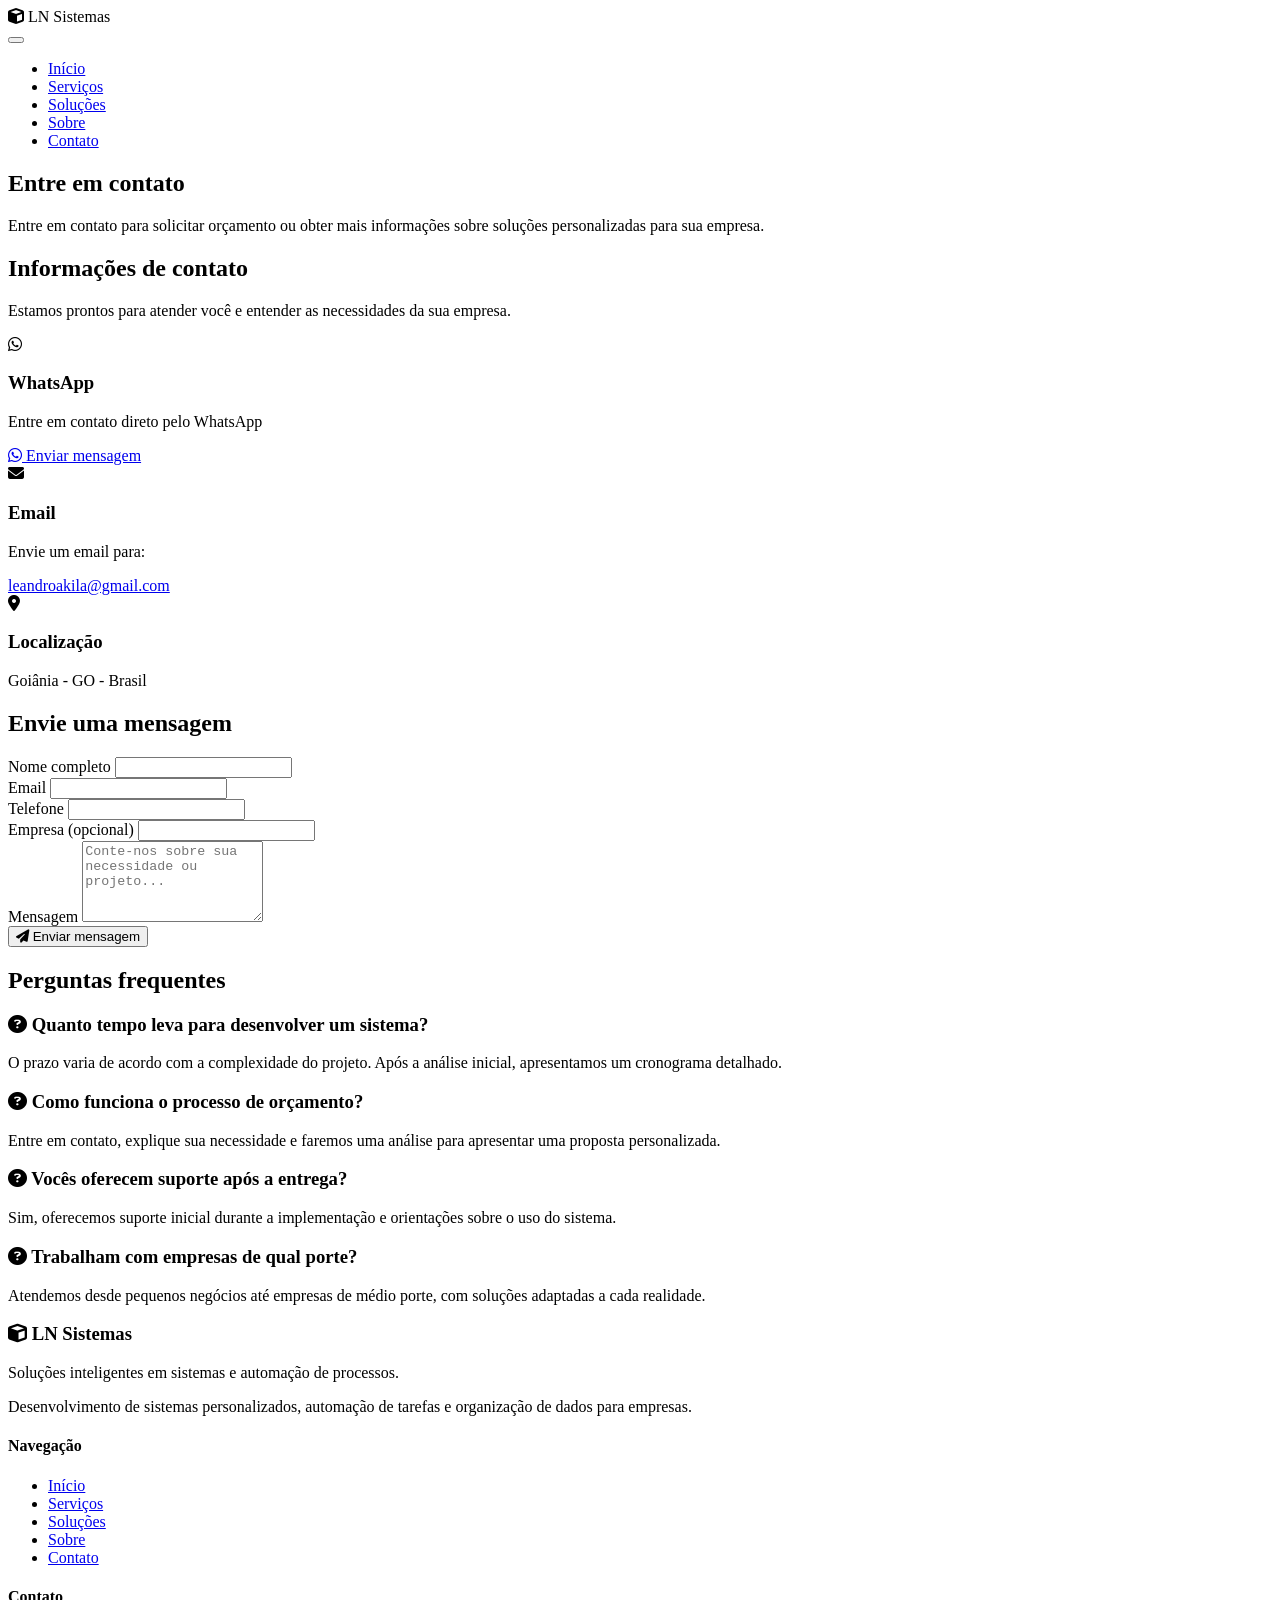
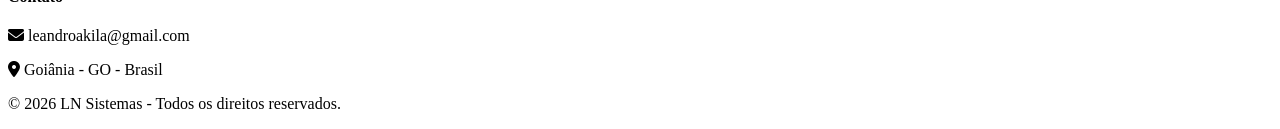
==== contato.html @ 306afd76 "Add files via upload" ====
<!DOCTYPE html>
<html lang="pt-BR">
<head>
    <meta charset="UTF-8">
    <meta name="viewport" content="width=device-width, initial-scale=1.0">
    <meta name="description" content="Entre em contato com a LN Sistemas - Solicite orçamento para desenvolvimento de sistemas personalizados e soluções de automação.">
    <title>Contato - LN Sistemas</title>
    <link rel="stylesheet" href="css/style.css">
    <link rel="stylesheet" href="https://cdn.jsdelivr.net/npm/@fortawesome/fontawesome-free@6.4.0/css/all.min.css">
    <link href="https://fonts.googleapis.com/css2?family=Inter:wght@300;400;500;600;700&display=swap" rel="stylesheet">
</head>
<body>
    <!-- Menu de navegação -->
    <nav class="navbar">
        <div class="container">
            <div class="nav-brand">
                <i class="fas fa-cube"></i>
                <span>LN Sistemas</span>
            </div>
            <button class="nav-toggle" aria-label="Toggle navigation">
                <span></span>
                <span></span>
                <span></span>
            </button>
            <ul class="nav-menu">
                <li><a href="index.html">Início</a></li>
                <li><a href="servicos.html">Serviços</a></li>
                <li><a href="solucoes.html">Soluções</a></li>
                <li><a href="sobre.html">Sobre</a></li>
                <li><a href="contato.html" class="btn-nav-contact active">Contato</a></li>
            </ul>
        </div>
    </nav>

    <!-- Page Header -->
    <section class="page-header">
        <div class="container">
            <h1>Entre em contato</h1>
            <p>Entre em contato para solicitar orçamento ou obter mais informações sobre soluções personalizadas para sua empresa.</p>
        </div>
    </section>

    <!-- Contato Section -->
    <section class="contact-section">
        <div class="container">
            <div class="contact-grid">
                <div class="contact-info">
                    <h2>Informações de contato</h2>
                    <p>Estamos prontos para atender você e entender as necessidades da sua empresa.</p>
                    
                    <div class="contact-methods">
                        <div class="contact-method">
                            <div class="contact-icon">
                                <i class="fab fa-whatsapp"></i>
                            </div>
                            <div class="contact-details">
                                <h3>WhatsApp</h3>
                                <p>Entre em contato direto pelo WhatsApp</p>
                                <a href="https://wa.me/5562992526144" target="_blank" class="btn btn-whatsapp">
                                    <i class="fab fa-whatsapp"></i> Enviar mensagem
                                </a>
                            </div>
                        </div>

                        <div class="contact-method">
                            <div class="contact-icon">
                                <i class="fas fa-envelope"></i>
                            </div>
                            <div class="contact-details">
                                <h3>Email</h3>
                                <p>Envie um email para:</p>
                                <a href="mailto:leandroakila@gmail.com">leandroakila@gmail.com</a>
                            </div>
                        </div>

                        <div class="contact-method">
                            <div class="contact-icon">
                                <i class="fas fa-map-marker-alt"></i>
                            </div>
                            <div class="contact-details">
                                <h3>Localização</h3>
                                <p>Goiânia - GO - Brasil</p>
                            </div>
                        </div>
                    </div>
                </div>

                <div class="contact-form-wrapper">
                    <h2>Envie uma mensagem</h2>
                    <form class="contact-form" id="contactForm">
                        <div class="form-group">
                            <label for="name">Nome completo</label>
                            <input type="text" id="name" name="name" required>
                        </div>

                        <div class="form-group">
                            <label for="email">Email</label>
                            <input type="email" id="email" name="email" required>
                        </div>

                        <div class="form-group">
                            <label for="phone">Telefone</label>
                            <input type="tel" id="phone" name="phone" required>
                        </div>

                        <div class="form-group">
                            <label for="company">Empresa (opcional)</label>
                            <input type="text" id="company" name="company">
                        </div>

                        <div class="form-group">
                            <label for="message">Mensagem</label>
                            <textarea id="message" name="message" rows="5" required placeholder="Conte-nos sobre sua necessidade ou projeto..."></textarea>
                        </div>

                        <button type="submit" class="btn btn-primary">
                            <i class="fas fa-paper-plane"></i> Enviar mensagem
                        </button>
                    </form>
                </div>
            </div>
        </div>
    </section>

    <!-- FAQ Section -->
    <section class="faq-section">
        <div class="container">
            <h2>Perguntas frequentes</h2>
            <div class="faq-grid">
                <div class="faq-item">
                    <h3><i class="fas fa-question-circle"></i> Quanto tempo leva para desenvolver um sistema?</h3>
                    <p>O prazo varia de acordo com a complexidade do projeto. Após a análise inicial, apresentamos um cronograma detalhado.</p>
                </div>
                <div class="faq-item">
                    <h3><i class="fas fa-question-circle"></i> Como funciona o processo de orçamento?</h3>
                    <p>Entre em contato, explique sua necessidade e faremos uma análise para apresentar uma proposta personalizada.</p>
                </div>
                <div class="faq-item">
                    <h3><i class="fas fa-question-circle"></i> Vocês oferecem suporte após a entrega?</h3>
                    <p>Sim, oferecemos suporte inicial durante a implementação e orientações sobre o uso do sistema.</p>
                </div>
                <div class="faq-item">
                    <h3><i class="fas fa-question-circle"></i> Trabalham com empresas de qual porte?</h3>
                    <p>Atendemos desde pequenos negócios até empresas de médio porte, com soluções adaptadas a cada realidade.</p>
                </div>
            </div>
        </div>
    </section>

    <!-- Rodapé -->
    <footer class="footer">
        <div class="container">
            <div class="footer-content">
                <div class="footer-about">
                    <h3><i class="fas fa-cube"></i> LN Sistemas</h3>
                    <p>Soluções inteligentes em sistemas e automação de processos.</p>
                    <p>Desenvolvimento de sistemas personalizados, automação de tarefas e organização de dados para empresas.</p>
                </div>
                <div class="footer-links">
                    <h4>Navegação</h4>
                    <ul>
                        <li><a href="index.html">Início</a></li>
                        <li><a href="servicos.html">Serviços</a></li>
                        <li><a href="solucoes.html">Soluções</a></li>
                        <li><a href="sobre.html">Sobre</a></li>
                        <li><a href="contato.html">Contato</a></li>
                    </ul>
                </div>
                <div class="footer-contact">
                    <h4>Contato</h4>
                    <p><i class="fas fa-envelope"></i> leandroakila@gmail.com</p>
                    <p><i class="fas fa-map-marker-alt"></i> Goiânia - GO - Brasil</p>
                </div>
            </div>
            <div class="footer-bottom">
                <p>&copy; 2026 LN Sistemas - Todos os direitos reservados.</p>
            </div>
        </div>
    </footer>

    <script src="js/main.js"></script>
</body>
</html>
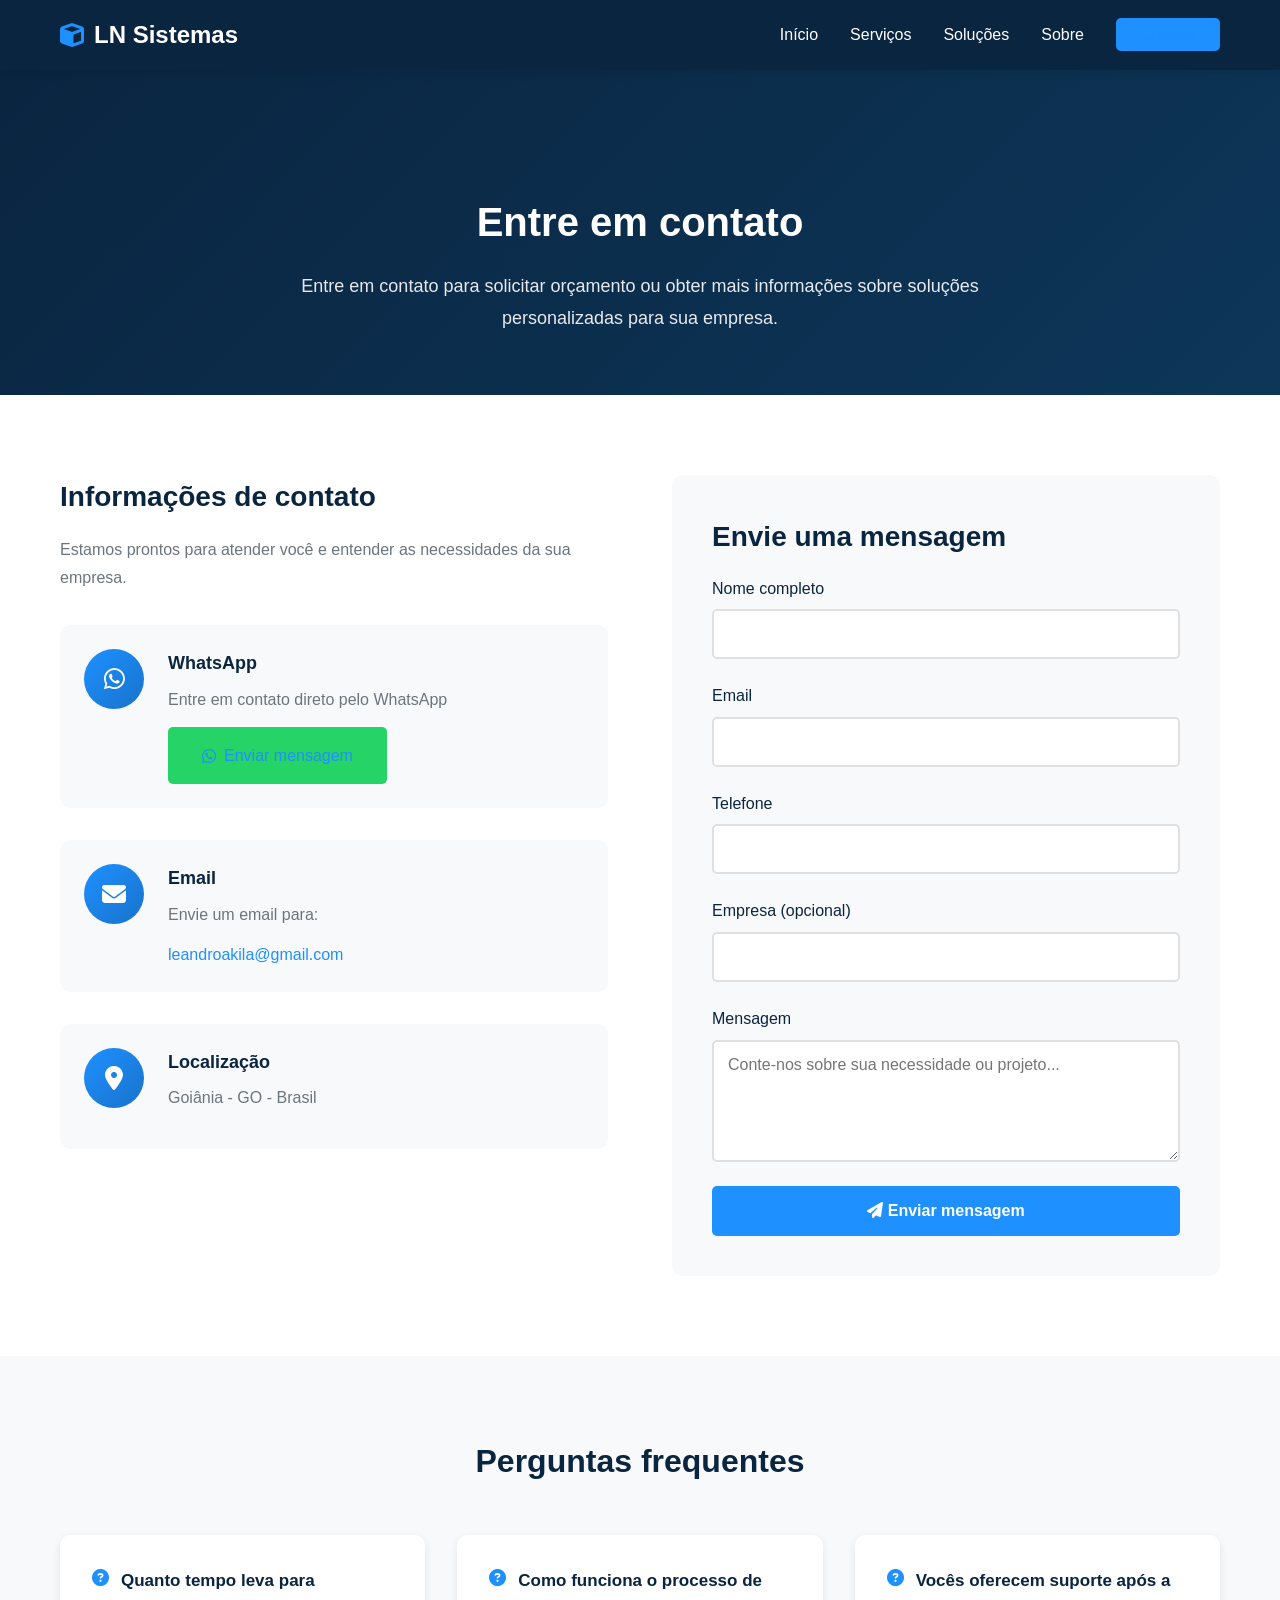
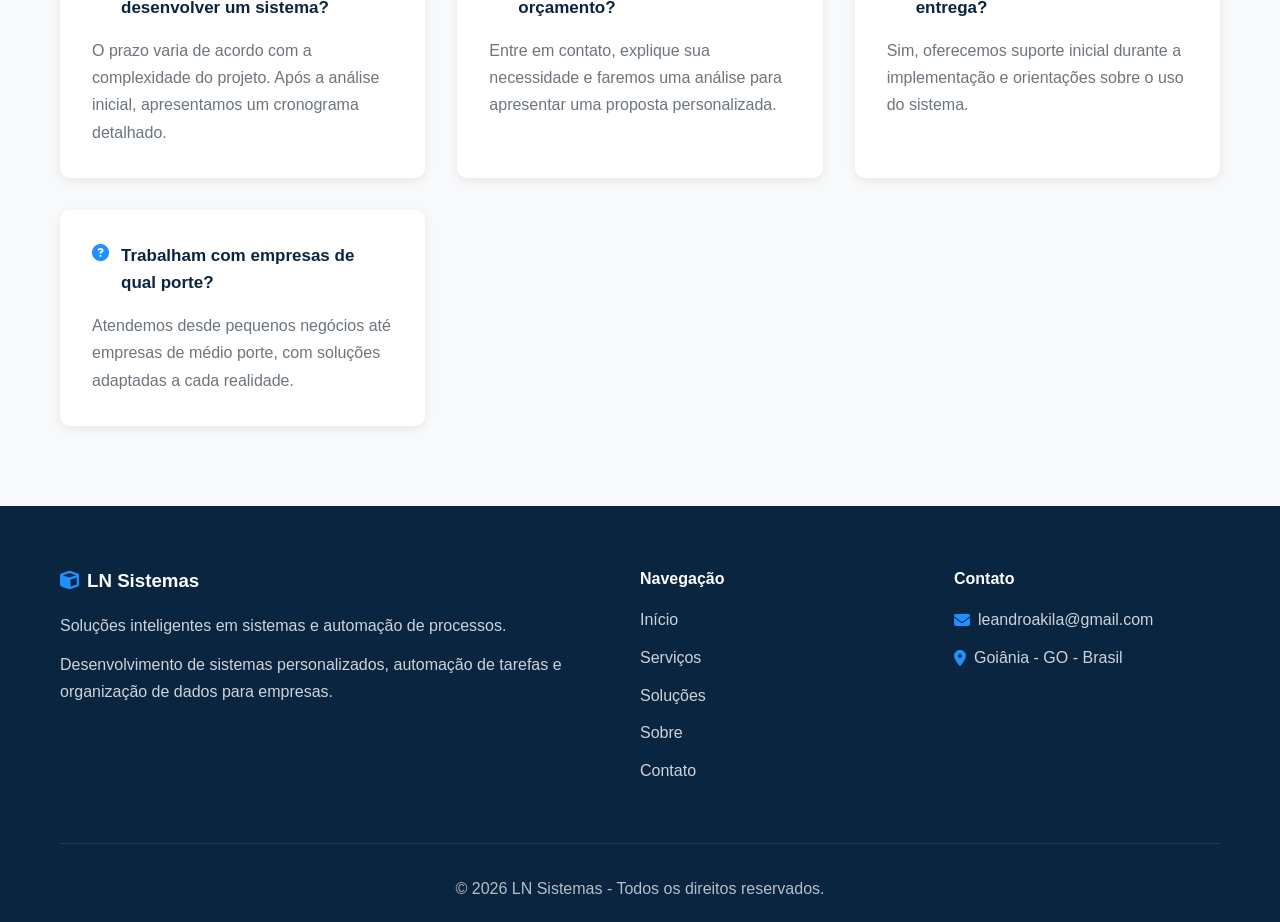
==== commit 234e4343: "Fix stylesheet link path in contato.html" ====
--- a/contato.html
+++ b/contato.html
@@ -5,7 +5,7 @@
     <meta name="viewport" content="width=device-width, initial-scale=1.0">
     <meta name="description" content="Entre em contato com a LN Sistemas - Solicite orçamento para desenvolvimento de sistemas personalizados e soluções de automação.">
     <title>Contato - LN Sistemas</title>
-    <link rel="stylesheet" href="css/style.css">
+    <link rel="stylesheet" href="style.css">
     <link rel="stylesheet" href="https://cdn.jsdelivr.net/npm/@fortawesome/fontawesome-free@6.4.0/css/all.min.css">
     <link href="https://fonts.googleapis.com/css2?family=Inter:wght@300;400;500;600;700&display=swap" rel="stylesheet">
 </head>
--- a/style.css
+++ b/style.css
@@ -0,0 +1,1157 @@
+/* ========================================
+   RESET E CONFIGURAÇÕES GERAIS
+   ======================================== */
+* {
+    margin: 0;
+    padding: 0;
+    box-sizing: border-box;
+}
+
+:root {
+    --color-primary: #0A2540;
+    --color-secondary: #1E90FF;
+    --color-white: #FFFFFF;
+    --color-light-gray: #F8F9FA;
+    --color-gray: #6C757D;
+    --color-dark-gray: #343A40;
+    --color-success: #28A745;
+    --color-whatsapp: #25D366;
+    
+    --font-main: 'Inter', sans-serif;
+    
+    --transition: all 0.3s ease;
+}
+
+html {
+    scroll-behavior: smooth;
+}
+
+body {
+    font-family: var(--font-main);
+    font-size: 16px;
+    line-height: 1.6;
+    color: var(--color-dark-gray);
+    background-color: var(--color-white);
+    overflow-x: hidden;
+}
+
+.container {
+    max-width: 1200px;
+    margin: 0 auto;
+    padding: 0 20px;
+}
+
+/* ========================================
+   NAVBAR
+   ======================================== */
+.navbar {
+    position: fixed;
+    top: 0;
+    left: 0;
+    right: 0;
+    background-color: var(--color-primary);
+    box-shadow: 0 2px 10px rgba(0, 0, 0, 0.1);
+    z-index: 1000;
+    padding: 1rem 0;
+}
+
+.navbar .container {
+    display: flex;
+    justify-content: space-between;
+    align-items: center;
+}
+
+.nav-brand {
+    display: flex;
+    align-items: center;
+    gap: 10px;
+    color: var(--color-white);
+    font-size: 1.5rem;
+    font-weight: 700;
+}
+
+.nav-brand i {
+    color: var(--color-secondary);
+}
+
+.nav-menu {
+    display: flex;
+    list-style: none;
+    gap: 2rem;
+    align-items: center;
+}
+
+.nav-menu a {
+    color: var(--color-white);
+    text-decoration: none;
+    font-weight: 500;
+    transition: var(--transition);
+    padding: 0.5rem 0;
+    position: relative;
+}
+
+.nav-menu a:hover,
+.nav-menu a.active {
+    color: var(--color-secondary);
+}
+
+.nav-menu a::after {
+    content: '';
+    position: absolute;
+    bottom: 0;
+    left: 0;
+    width: 0;
+    height: 2px;
+    background-color: var(--color-secondary);
+    transition: var(--transition);
+}
+
+.nav-menu a:hover::after,
+.nav-menu a.active::after {
+    width: 100%;
+}
+
+.btn-nav-contact {
+    background-color: var(--color-secondary);
+    padding: 0.5rem 1.5rem !important;
+    border-radius: 5px;
+}
+
+.btn-nav-contact:hover {
+    background-color: #1873CC;
+    color: var(--color-white) !important;
+}
+
+.btn-nav-contact::after {
+    display: none;
+}
+
+.nav-toggle {
+    display: none;
+    flex-direction: column;
+    background: none;
+    border: none;
+    cursor: pointer;
+    padding: 5px;
+}
+
+.nav-toggle span {
+    width: 25px;
+    height: 3px;
+    background-color: var(--color-white);
+    margin: 3px 0;
+    transition: var(--transition);
+    border-radius: 2px;
+}
+
+/* ========================================
+   HERO SECTION
+   ======================================== */
+.hero {
+    position: relative;
+    min-height: 100vh;
+    display: flex;
+    align-items: center;
+    justify-content: center;
+    background: linear-gradient(135deg, var(--color-primary) 0%, #0D3659 100%);
+    color: var(--color-white);
+    padding: 100px 0 50px;
+    overflow: hidden;
+}
+
+.hero-background {
+    position: absolute;
+    top: 0;
+    left: 0;
+    right: 0;
+    bottom: 0;
+    background: 
+        radial-gradient(circle at 20% 50%, rgba(30, 144, 255, 0.1) 0%, transparent 50%),
+        radial-gradient(circle at 80% 80%, rgba(30, 144, 255, 0.15) 0%, transparent 50%);
+    z-index: 1;
+}
+
+.hero .container {
+    position: relative;
+    z-index: 2;
+}
+
+.hero-content {
+    max-width: 800px;
+    text-align: center;
+    margin: 0 auto;
+}
+
+.hero-title {
+    font-size: 3rem;
+    font-weight: 700;
+    margin-bottom: 1.5rem;
+    line-height: 1.2;
+    animation: fadeInUp 0.8s ease;
+}
+
+.hero-subtitle {
+    font-size: 1.25rem;
+    margin-bottom: 2.5rem;
+    line-height: 1.8;
+    color: rgba(255, 255, 255, 0.9);
+    animation: fadeInUp 0.8s ease 0.2s backwards;
+}
+
+.hero-buttons {
+    display: flex;
+    gap: 1rem;
+    justify-content: center;
+    flex-wrap: wrap;
+    animation: fadeInUp 0.8s ease 0.4s backwards;
+}
+
+@keyframes fadeInUp {
+    from {
+        opacity: 0;
+        transform: translateY(30px);
+    }
+    to {
+        opacity: 1;
+        transform: translateY(0);
+    }
+}
+
+/* ========================================
+   BUTTONS
+   ======================================== */
+.btn {
+    display: inline-block;
+    padding: 0.875rem 2rem;
+    border-radius: 5px;
+    text-decoration: none;
+    font-weight: 600;
+    transition: var(--transition);
+    border: 2px solid transparent;
+    cursor: pointer;
+    font-size: 1rem;
+}
+
+.btn-primary {
+    background-color: var(--color-secondary);
+    color: var(--color-white);
+}
+
+.btn-primary:hover {
+    background-color: #1873CC;
+    transform: translateY(-2px);
+    box-shadow: 0 5px 15px rgba(30, 144, 255, 0.3);
+}
+
+.btn-secondary {
+    background-color: transparent;
+    color: var(--color-white);
+    border-color: var(--color-white);
+}
+
+.btn-secondary:hover {
+    background-color: var(--color-white);
+    color: var(--color-primary);
+}
+
+.btn-whatsapp {
+    background-color: var(--color-whatsapp);
+    color: var(--color-white);
+    display: inline-flex;
+    align-items: center;
+    gap: 0.5rem;
+}
+
+.btn-whatsapp:hover {
+    background-color: #1EBE57;
+}
+
+/* ========================================
+   SECTIONS
+   ======================================== */
+section {
+    padding: 80px 0;
+}
+
+.section-header {
+    text-align: center;
+    margin-bottom: 3rem;
+}
+
+.section-header h2 {
+    font-size: 2.5rem;
+    color: var(--color-primary);
+    margin-bottom: 1rem;
+}
+
+.section-header p {
+    font-size: 1.125rem;
+    color: var(--color-gray);
+    max-width: 700px;
+    margin: 0 auto;
+}
+
+/* ========================================
+   PAGE HEADER
+   ======================================== */
+.page-header {
+    background: linear-gradient(135deg, var(--color-primary) 0%, #0D3659 100%);
+    color: var(--color-white);
+    padding: 120px 0 60px;
+    text-align: center;
+    margin-top: 70px;
+}
+
+.page-header h1 {
+    font-size: 2.5rem;
+    margin-bottom: 1rem;
+}
+
+.page-header p {
+    font-size: 1.125rem;
+    max-width: 700px;
+    margin: 0 auto;
+    line-height: 1.8;
+    color: rgba(255, 255, 255, 0.9);
+}
+
+/* ========================================
+   ABOUT SECTION
+   ======================================== */
+.about-section {
+    background-color: var(--color-light-gray);
+}
+
+.about-content {
+    display: grid;
+    grid-template-columns: 2fr 1fr;
+    gap: 3rem;
+    align-items: center;
+}
+
+.about-text p {
+    margin-bottom: 1.25rem;
+    font-size: 1.0625rem;
+    line-height: 1.8;
+}
+
+.about-image {
+    display: flex;
+    align-items: center;
+    justify-content: center;
+    background: linear-gradient(135deg, var(--color-secondary), #1873CC);
+    border-radius: 10px;
+    padding: 3rem;
+}
+
+.about-image i {
+    font-size: 8rem;
+    color: var(--color-white);
+}
+
+/* ========================================
+   ADVANTAGES SECTION
+   ======================================== */
+.advantages-grid {
+    display: grid;
+    grid-template-columns: repeat(auto-fit, minmax(250px, 1fr));
+    gap: 2rem;
+}
+
+.advantage-card {
+    background-color: var(--color-white);
+    padding: 2rem;
+    border-radius: 10px;
+    text-align: center;
+    transition: var(--transition);
+    box-shadow: 0 3px 10px rgba(0, 0, 0, 0.08);
+}
+
+.advantage-card:hover {
+    transform: translateY(-5px);
+    box-shadow: 0 10px 25px rgba(0, 0, 0, 0.15);
+}
+
+.advantage-icon {
+    width: 80px;
+    height: 80px;
+    background: linear-gradient(135deg, var(--color-secondary), #1873CC);
+    border-radius: 50%;
+    display: flex;
+    align-items: center;
+    justify-content: center;
+    margin: 0 auto 1.5rem;
+}
+
+.advantage-icon i {
+    font-size: 2rem;
+    color: var(--color-white);
+}
+
+.advantage-card h3 {
+    font-size: 1.25rem;
+    color: var(--color-primary);
+    margin-bottom: 1rem;
+}
+
+.advantage-card p {
+    color: var(--color-gray);
+    line-height: 1.6;
+}
+
+/* ========================================
+   PROCESS SECTION
+   ======================================== */
+.process-section {
+    background-color: var(--color-light-gray);
+}
+
+.process-steps {
+    display: grid;
+    grid-template-columns: repeat(auto-fit, minmax(250px, 1fr));
+    gap: 2rem;
+}
+
+.process-step {
+    background-color: var(--color-white);
+    padding: 2rem;
+    border-radius: 10px;
+    text-align: center;
+    position: relative;
+}
+
+.step-number {
+    width: 60px;
+    height: 60px;
+    background: linear-gradient(135deg, var(--color-secondary), #1873CC);
+    color: var(--color-white);
+    border-radius: 50%;
+    display: flex;
+    align-items: center;
+    justify-content: center;
+    font-size: 1.5rem;
+    font-weight: 700;
+    margin: 0 auto 1.5rem;
+}
+
+.process-step h3 {
+    font-size: 1.25rem;
+    color: var(--color-primary);
+    margin-bottom: 1rem;
+}
+
+.process-step p {
+    color: var(--color-gray);
+    line-height: 1.6;
+}
+
+/* ========================================
+   CTA SECTION
+   ======================================== */
+.cta-section {
+    background: linear-gradient(135deg, var(--color-primary) 0%, #0D3659 100%);
+    color: var(--color-white);
+    text-align: center;
+    padding: 60px 0;
+}
+
+.cta-section h2 {
+    font-size: 2.25rem;
+    margin-bottom: 1rem;
+}
+
+.cta-section p {
+    font-size: 1.125rem;
+    margin-bottom: 2rem;
+    max-width: 600px;
+    margin-left: auto;
+    margin-right: auto;
+    color: rgba(255, 255, 255, 0.9);
+}
+
+/* ========================================
+   SERVICES SECTION
+   ======================================== */
+.services-section {
+    max-width: 1000px;
+    margin: 0 auto;
+    padding: 80px 20px;
+}
+
+.service-item {
+    display: flex;
+    gap: 2rem;
+    margin-bottom: 3rem;
+    padding: 2.5rem;
+    background-color: var(--color-white);
+    border-radius: 10px;
+    box-shadow: 0 3px 15px rgba(0, 0, 0, 0.08);
+    transition: var(--transition);
+}
+
+.service-item:hover {
+    box-shadow: 0 10px 30px rgba(0, 0, 0, 0.12);
+    transform: translateY(-3px);
+}
+
+.service-icon {
+    flex-shrink: 0;
+    width: 80px;
+    height: 80px;
+    background: linear-gradient(135deg, var(--color-secondary), #1873CC);
+    border-radius: 10px;
+    display: flex;
+    align-items: center;
+    justify-content: center;
+}
+
+.service-icon i {
+    font-size: 2.5rem;
+    color: var(--color-white);
+}
+
+.service-content h2 {
+    font-size: 1.5rem;
+    color: var(--color-primary);
+    margin-bottom: 1rem;
+}
+
+.service-content p {
+    color: var(--color-gray);
+    margin-bottom: 1rem;
+    line-height: 1.8;
+}
+
+.service-list {
+    list-style: none;
+    margin-top: 1rem;
+}
+
+.service-list li {
+    display: flex;
+    align-items: center;
+    gap: 0.75rem;
+    margin-bottom: 0.75rem;
+    color: var(--color-dark-gray);
+}
+
+.service-list i {
+    color: var(--color-secondary);
+    font-size: 1rem;
+}
+
+/* ========================================
+   SOLUTIONS SECTION
+   ======================================== */
+.solutions-grid {
+    display: grid;
+    grid-template-columns: repeat(auto-fit, minmax(300px, 1fr));
+    gap: 2rem;
+}
+
+.solution-card {
+    background-color: var(--color-white);
+    padding: 2.5rem;
+    border-radius: 10px;
+    box-shadow: 0 3px 15px rgba(0, 0, 0, 0.08);
+    transition: var(--transition);
+    text-align: center;
+}
+
+.solution-card:hover {
+    transform: translateY(-5px);
+    box-shadow: 0 10px 30px rgba(0, 0, 0, 0.15);
+}
+
+.solution-icon {
+    width: 80px;
+    height: 80px;
+    background: linear-gradient(135deg, var(--color-secondary), #1873CC);
+    border-radius: 50%;
+    display: flex;
+    align-items: center;
+    justify-content: center;
+    margin: 0 auto 1.5rem;
+}
+
+.solution-icon i {
+    font-size: 2rem;
+    color: var(--color-white);
+}
+
+.solution-card h3 {
+    font-size: 1.25rem;
+    color: var(--color-primary);
+    margin-bottom: 1rem;
+    min-height: 60px;
+}
+
+.solution-card p {
+    color: var(--color-gray);
+    line-height: 1.7;
+}
+
+/* ========================================
+   BENEFITS SECTION
+   ======================================== */
+.benefits-section {
+    background-color: var(--color-light-gray);
+    text-align: center;
+}
+
+.benefits-section h2 {
+    font-size: 2rem;
+    color: var(--color-primary);
+    margin-bottom: 1rem;
+}
+
+.benefits-section > p {
+    max-width: 800px;
+    margin: 0 auto 2.5rem;
+    font-size: 1.125rem;
+    color: var(--color-gray);
+    line-height: 1.8;
+}
+
+.benefits-list {
+    display: grid;
+    grid-template-columns: repeat(auto-fit, minmax(250px, 1fr));
+    gap: 1.5rem;
+    max-width: 900px;
+    margin: 0 auto;
+}
+
+.benefit-item {
+    display: flex;
+    align-items: center;
+    gap: 1rem;
+    background-color: var(--color-white);
+    padding: 1.5rem;
+    border-radius: 8px;
+    box-shadow: 0 2px 8px rgba(0, 0, 0, 0.05);
+}
+
+.benefit-item i {
+    font-size: 1.5rem;
+    color: var(--color-secondary);
+}
+
+.benefit-item span {
+    font-weight: 500;
+    color: var(--color-dark-gray);
+}
+
+/* ========================================
+   ABOUT DETAIL SECTION
+   ======================================== */
+.about-detail-section {
+    max-width: 900px;
+    margin: 0 auto;
+    padding: 80px 20px;
+}
+
+.about-text-large h2 {
+    font-size: 2rem;
+    color: var(--color-primary);
+    margin-bottom: 1.5rem;
+}
+
+.about-text-large p {
+    font-size: 1.0625rem;
+    line-height: 1.8;
+    color: var(--color-gray);
+    margin-bottom: 1.25rem;
+}
+
+/* ========================================
+   QUALIFICATION SECTION
+   ======================================== */
+.qualification-section {
+    background-color: var(--color-light-gray);
+}
+
+.qualification-intro {
+    text-align: center;
+    font-size: 1.125rem;
+    color: var(--color-gray);
+    max-width: 800px;
+    margin: 0 auto 3rem;
+    line-height: 1.8;
+}
+
+.areas-atuacao h3 {
+    font-size: 1.5rem;
+    color: var(--color-primary);
+    text-align: center;
+    margin-bottom: 2.5rem;
+}
+
+.areas-grid {
+    display: grid;
+    grid-template-columns: repeat(auto-fit, minmax(260px, 1fr));
+    gap: 2rem;
+}
+
+.area-item {
+    background-color: var(--color-white);
+    padding: 2rem;
+    border-radius: 10px;
+    text-align: center;
+    box-shadow: 0 3px 10px rgba(0, 0, 0, 0.08);
+    transition: var(--transition);
+}
+
+.area-item:hover {
+    transform: translateY(-5px);
+    box-shadow: 0 10px 25px rgba(0, 0, 0, 0.12);
+}
+
+.area-item i {
+    font-size: 3rem;
+    color: var(--color-secondary);
+    margin-bottom: 1rem;
+}
+
+.area-item h4 {
+    font-size: 1.125rem;
+    color: var(--color-primary);
+    margin-bottom: 0.75rem;
+}
+
+.area-item p {
+    color: var(--color-gray);
+    line-height: 1.6;
+    font-size: 0.9375rem;
+}
+
+/* ========================================
+   VALUES SECTION
+   ======================================== */
+.values-section {
+    text-align: center;
+}
+
+.values-section h2 {
+    font-size: 2rem;
+    color: var(--color-primary);
+    margin-bottom: 3rem;
+}
+
+.values-grid {
+    display: grid;
+    grid-template-columns: repeat(auto-fit, minmax(240px, 1fr));
+    gap: 2rem;
+}
+
+.value-card {
+    background-color: var(--color-white);
+    padding: 2rem;
+    border-radius: 10px;
+    box-shadow: 0 3px 10px rgba(0, 0, 0, 0.08);
+    transition: var(--transition);
+}
+
+.value-card:hover {
+    transform: translateY(-5px);
+    box-shadow: 0 10px 25px rgba(0, 0, 0, 0.12);
+}
+
+.value-card i {
+    font-size: 3rem;
+    color: var(--color-secondary);
+    margin-bottom: 1rem;
+}
+
+.value-card h3 {
+    font-size: 1.25rem;
+    color: var(--color-primary);
+    margin-bottom: 0.75rem;
+}
+
+.value-card p {
+    color: var(--color-gray);
+    line-height: 1.6;
+}
+
+/* ========================================
+   CONTACT SECTION
+   ======================================== */
+.contact-section {
+    padding: 80px 0;
+}
+
+.contact-grid {
+    display: grid;
+    grid-template-columns: 1fr 1fr;
+    gap: 4rem;
+}
+
+.contact-info h2,
+.contact-form-wrapper h2 {
+    font-size: 1.75rem;
+    color: var(--color-primary);
+    margin-bottom: 1rem;
+}
+
+.contact-info p {
+    color: var(--color-gray);
+    margin-bottom: 2rem;
+    line-height: 1.8;
+}
+
+.contact-methods {
+    display: flex;
+    flex-direction: column;
+    gap: 2rem;
+}
+
+.contact-method {
+    display: flex;
+    gap: 1.5rem;
+    padding: 1.5rem;
+    background-color: var(--color-light-gray);
+    border-radius: 10px;
+}
+
+.contact-icon {
+    flex-shrink: 0;
+    width: 60px;
+    height: 60px;
+    background: linear-gradient(135deg, var(--color-secondary), #1873CC);
+    border-radius: 50%;
+    display: flex;
+    align-items: center;
+    justify-content: center;
+}
+
+.contact-icon i {
+    font-size: 1.5rem;
+    color: var(--color-white);
+}
+
+.contact-details h3 {
+    font-size: 1.125rem;
+    color: var(--color-primary);
+    margin-bottom: 0.5rem;
+}
+
+.contact-details p {
+    color: var(--color-gray);
+    margin-bottom: 0.75rem;
+}
+
+.contact-details a {
+    color: var(--color-secondary);
+    text-decoration: none;
+    font-weight: 500;
+}
+
+.contact-details a:hover {
+    text-decoration: underline;
+}
+
+/* ========================================
+   CONTACT FORM
+   ======================================== */
+.contact-form-wrapper {
+    background-color: var(--color-light-gray);
+    padding: 2.5rem;
+    border-radius: 10px;
+}
+
+.contact-form {
+    display: flex;
+    flex-direction: column;
+    gap: 1.5rem;
+}
+
+.form-group {
+    display: flex;
+    flex-direction: column;
+}
+
+.form-group label {
+    margin-bottom: 0.5rem;
+    color: var(--color-primary);
+    font-weight: 500;
+}
+
+.form-group input,
+.form-group textarea {
+    padding: 0.875rem;
+    border: 2px solid #E0E0E0;
+    border-radius: 5px;
+    font-family: var(--font-main);
+    font-size: 1rem;
+    transition: var(--transition);
+}
+
+.form-group input:focus,
+.form-group textarea:focus {
+    outline: none;
+    border-color: var(--color-secondary);
+}
+
+.form-group textarea {
+    resize: vertical;
+}
+
+/* ========================================
+   FAQ SECTION
+   ======================================== */
+.faq-section {
+    background-color: var(--color-light-gray);
+}
+
+.faq-section h2 {
+    text-align: center;
+    font-size: 2rem;
+    color: var(--color-primary);
+    margin-bottom: 3rem;
+}
+
+.faq-grid {
+    display: grid;
+    grid-template-columns: repeat(auto-fit, minmax(280px, 1fr));
+    gap: 2rem;
+}
+
+.faq-item {
+    background-color: var(--color-white);
+    padding: 2rem;
+    border-radius: 10px;
+    box-shadow: 0 3px 10px rgba(0, 0, 0, 0.08);
+}
+
+.faq-item h3 {
+    font-size: 1.0625rem;
+    color: var(--color-primary);
+    margin-bottom: 1rem;
+    display: flex;
+    align-items: flex-start;
+    gap: 0.75rem;
+}
+
+.faq-item h3 i {
+    color: var(--color-secondary);
+    flex-shrink: 0;
+    margin-top: 2px;
+}
+
+.faq-item p {
+    color: var(--color-gray);
+    line-height: 1.7;
+}
+
+/* ========================================
+   FOOTER
+   ======================================== */
+.footer {
+    background-color: var(--color-primary);
+    color: var(--color-white);
+    padding: 60px 0 20px;
+}
+
+.footer-content {
+    display: grid;
+    grid-template-columns: 2fr 1fr 1fr;
+    gap: 3rem;
+    margin-bottom: 3rem;
+}
+
+.footer-about h3,
+.footer-links h4,
+.footer-contact h4 {
+    margin-bottom: 1rem;
+    display: flex;
+    align-items: center;
+    gap: 0.5rem;
+}
+
+.footer-about h3 i {
+    color: var(--color-secondary);
+}
+
+.footer-about p {
+    color: rgba(255, 255, 255, 0.8);
+    line-height: 1.7;
+    margin-bottom: 0.75rem;
+}
+
+.footer-links ul {
+    list-style: none;
+}
+
+.footer-links li {
+    margin-bottom: 0.75rem;
+}
+
+.footer-links a {
+    color: rgba(255, 255, 255, 0.8);
+    text-decoration: none;
+    transition: var(--transition);
+}
+
+.footer-links a:hover {
+    color: var(--color-secondary);
+}
+
+.footer-contact p {
+    color: rgba(255, 255, 255, 0.8);
+    margin-bottom: 0.75rem;
+    display: flex;
+    align-items: center;
+    gap: 0.5rem;
+}
+
+.footer-contact i {
+    color: var(--color-secondary);
+}
+
+.footer-bottom {
+    text-align: center;
+    padding-top: 2rem;
+    border-top: 1px solid rgba(255, 255, 255, 0.1);
+    color: rgba(255, 255, 255, 0.7);
+}
+
+/* ========================================
+   RESPONSIVE DESIGN
+   ======================================== */
+
+/* Tablets */
+@media (max-width: 768px) {
+    .nav-menu {
+        position: fixed;
+        left: -100%;
+        top: 70px;
+        flex-direction: column;
+        background-color: var(--color-primary);
+        width: 100%;
+        text-align: center;
+        transition: 0.3s;
+        box-shadow: 0 10px 27px rgba(0, 0, 0, 0.05);
+        padding: 2rem 0;
+        gap: 0;
+    }
+
+    .nav-menu.active {
+        left: 0;
+    }
+
+    .nav-menu li {
+        margin: 1rem 0;
+    }
+
+    .nav-toggle {
+        display: flex;
+    }
+
+    .hero-title {
+        font-size: 2.25rem;
+    }
+
+    .hero-subtitle {
+        font-size: 1.125rem;
+    }
+
+    .about-content {
+        grid-template-columns: 1fr;
+    }
+
+    .about-image {
+        padding: 2rem;
+    }
+
+    .about-image i {
+        font-size: 5rem;
+    }
+
+    .contact-grid {
+        grid-template-columns: 1fr;
+        gap: 3rem;
+    }
+
+    .footer-content {
+        grid-template-columns: 1fr;
+        gap: 2rem;
+    }
+
+    .service-item {
+        flex-direction: column;
+        text-align: center;
+        padding: 2rem;
+    }
+
+    .service-icon {
+        margin: 0 auto;
+    }
+
+    .section-header h2 {
+        font-size: 2rem;
+    }
+
+    .page-header h1 {
+        font-size: 2rem;
+    }
+}
+
+/* Mobile */
+@media (max-width: 480px) {
+    .hero-title {
+        font-size: 1.75rem;
+    }
+
+    .hero-subtitle {
+        font-size: 1rem;
+    }
+
+    .hero-buttons {
+        flex-direction: column;
+    }
+
+    .btn {
+        width: 100%;
+        text-align: center;
+    }
+
+    .advantages-grid,
+    .process-steps,
+    .solutions-grid,
+    .areas-grid,
+    .values-grid,
+    .faq-grid {
+        grid-template-columns: 1fr;
+    }
+
+    .section-header h2 {
+        font-size: 1.75rem;
+    }
+
+    .page-header h1 {
+        font-size: 1.75rem;
+    }
+
+    .page-header {
+        padding: 100px 0 40px;
+    }
+
+    section {
+        padding: 60px 0;
+    }
+}
+
+/* ========================================
+   UTILITIES
+   ======================================== */
+.text-center {
+    text-align: center;
+}
+
+.mt-1 { margin-top: 1rem; }
+.mt-2 { margin-top: 2rem; }
+.mt-3 { margin-top: 3rem; }
+
+.mb-1 { margin-bottom: 1rem; }
+.mb-2 { margin-bottom: 2rem; }
+.mb-3 { margin-bottom: 3rem; }
